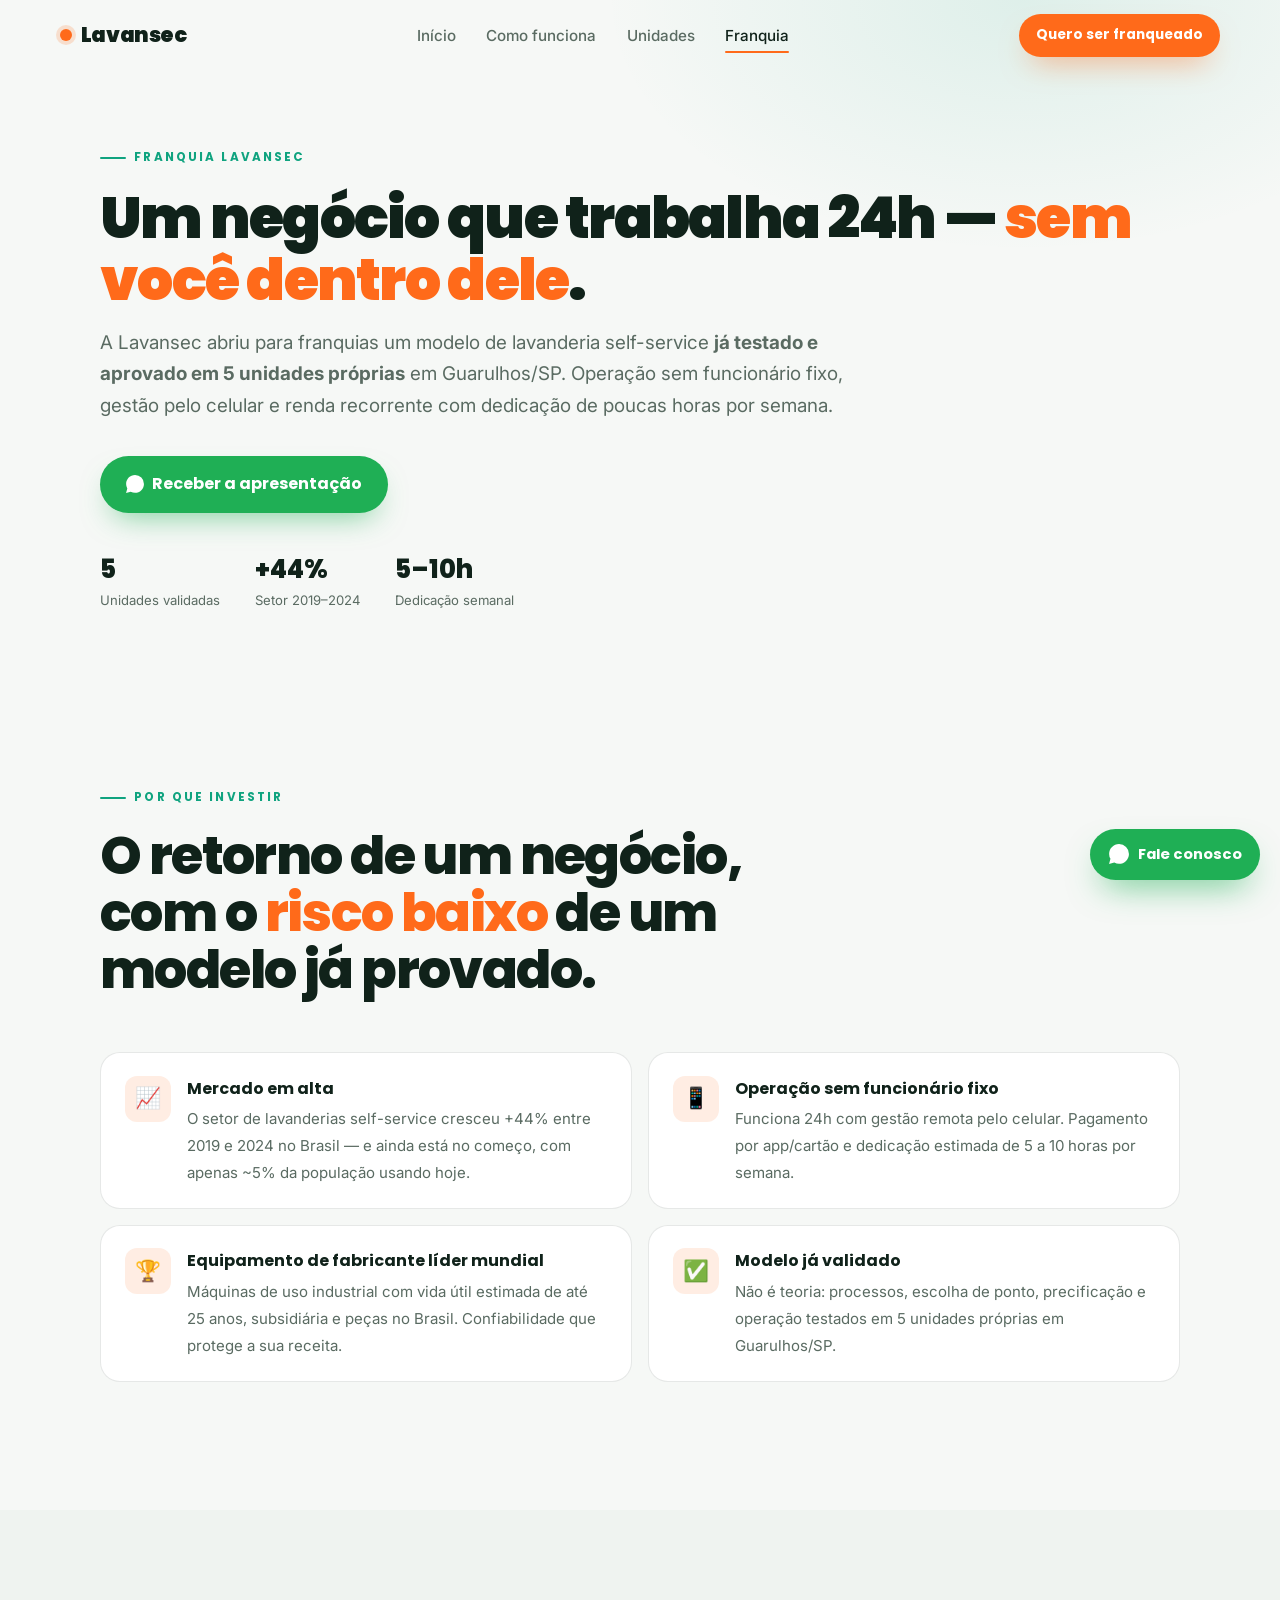
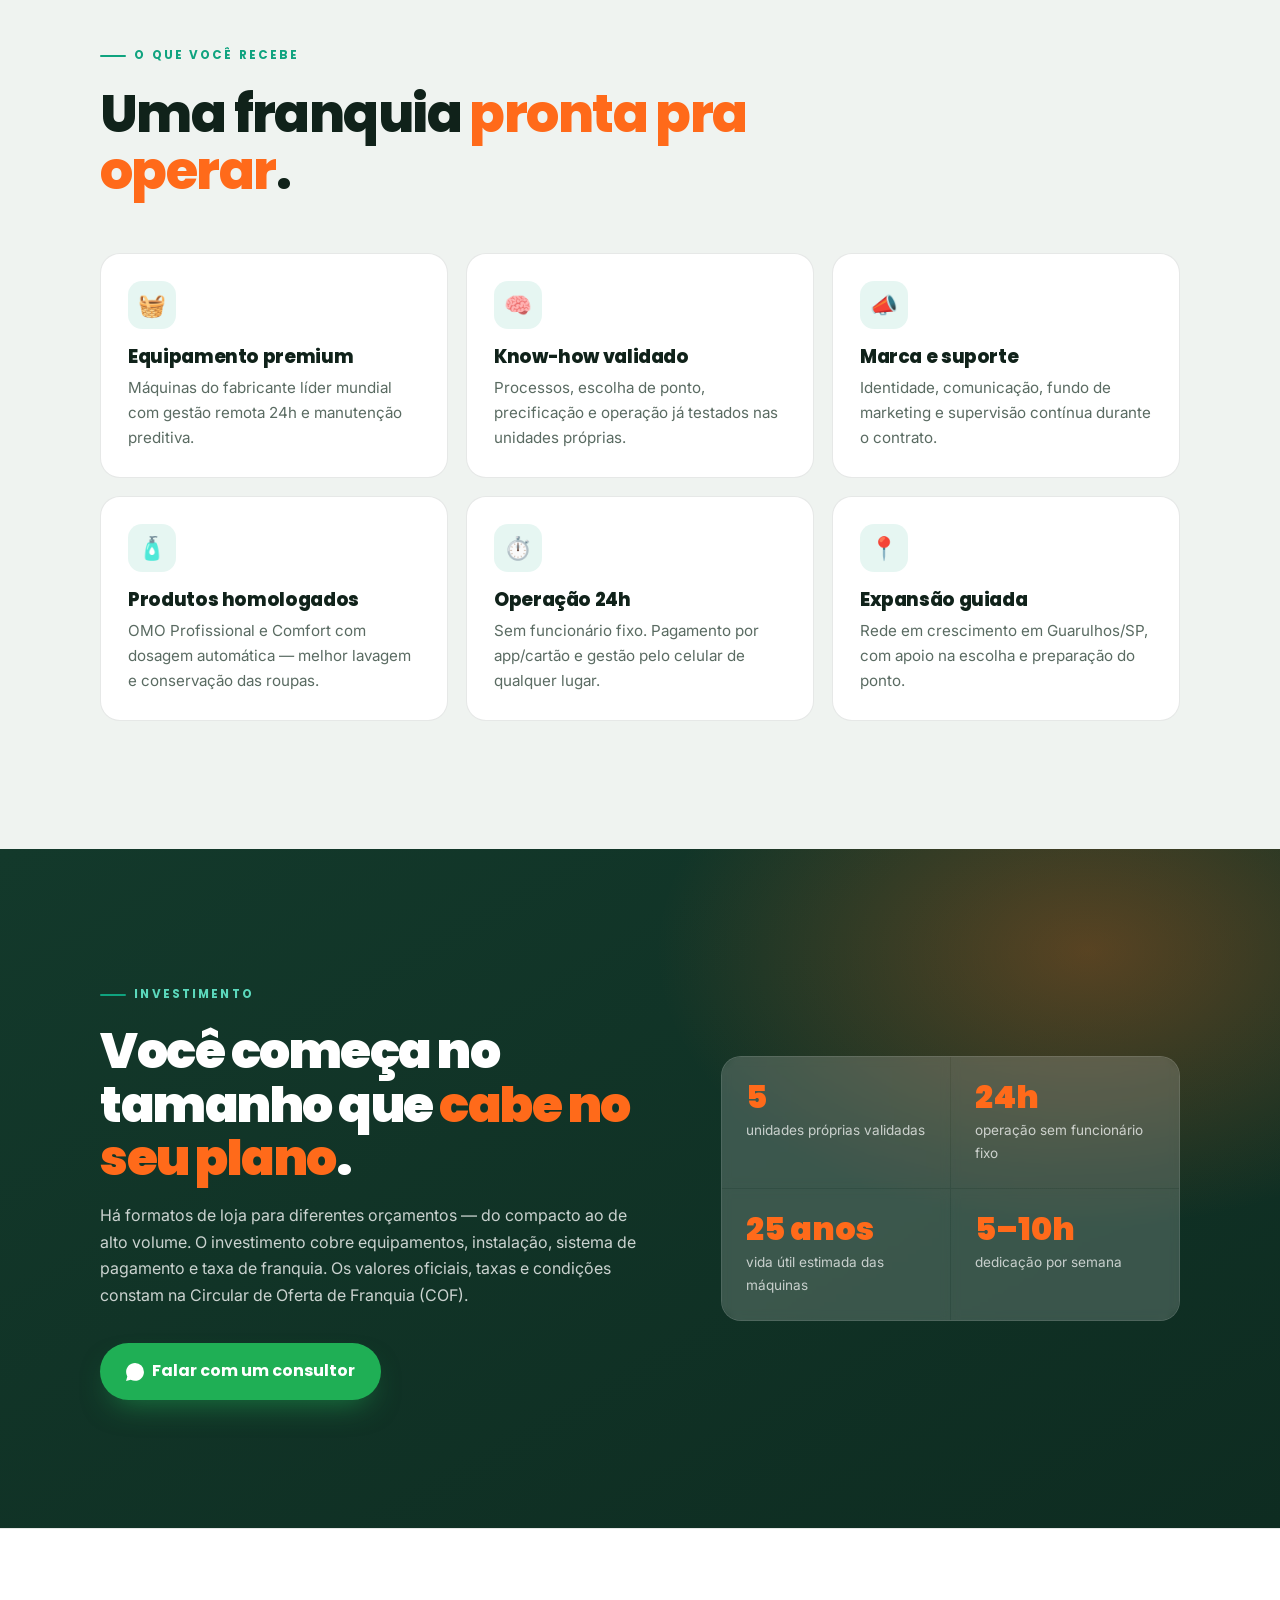
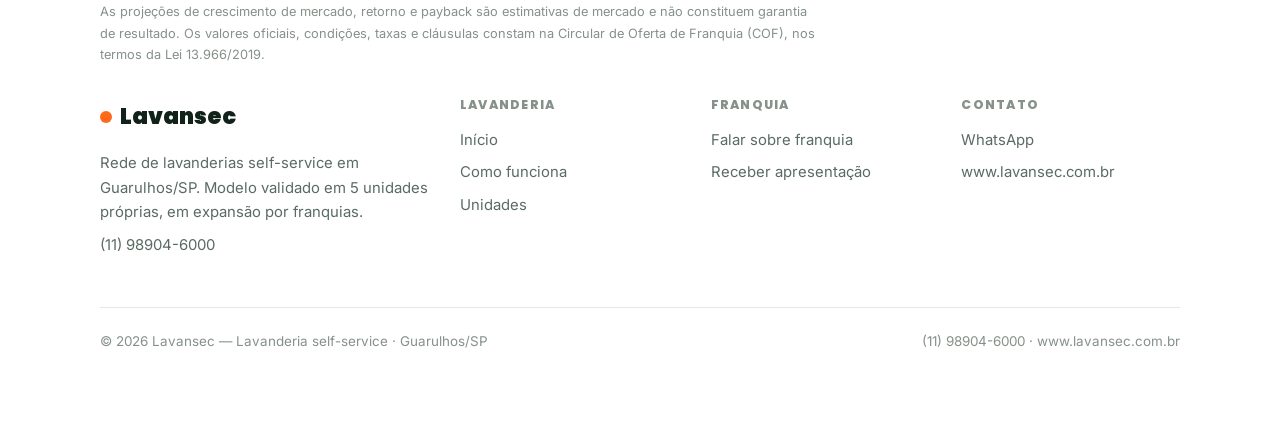
==== franquia.html @ 223fb649 "feat(site): reformula site para o cliente final, franquia vira pagina resumida - index.html: home do" ====
<!DOCTYPE html>
<html lang="pt-BR">
<head>
<meta charset="UTF-8">
<meta name="viewport" content="width=device-width, initial-scale=1.0">
<link rel="icon" type="image/svg+xml" href="favicon.svg">
<title>Franquia Lavansec | Seja franqueado de uma rede validada em 5 unidades</title>
<meta name="description" content="Franquia de lavanderia self-service Lavansec: modelo validado em 5 unidades próprias em Guarulhos/SP, operação sem funcionário fixo, gestão pelo celular e equipamento de fabricante líder mundial.">
<link rel="preconnect" href="https://fonts.googleapis.com">
<link rel="preconnect" href="https://fonts.gstatic.com" crossorigin>
<link rel="stylesheet" href="assets/css/site.css">
</head>
<body>

<!-- ================= NAV ================= -->
<nav class="nav" id="nav">
  <a class="brand" href="index.html"><span class="dot"></span>Lavansec</a>
  <div class="nav-links" id="navlinks">
    <a href="index.html">Início</a>
    <a href="index.html#como-funciona">Como funciona</a>
    <a href="unidades.html">Unidades</a>
    <a href="franquia.html" class="active">Franquia</a>
  </div>
  <a class="btn btn--sm nav-cta" href="https://wa.me/5511989046000?text=Quero%20saber%20sobre%20a%20franquia%20Lavansec" target="_blank" rel="noopener">Quero ser franqueado</a>
  <button class="burger" id="burger" aria-label="Menu">☰</button>
</nav>

<!-- ================= PAGE HEAD ================= -->
<header class="pagehead">
  <div class="wrap">
    <span class="eyebrow reveal">Franquia Lavansec</span>
    <h1 class="reveal d1">Um negócio que trabalha 24h — <span style="color:var(--orange)">sem você dentro dele</span>.</h1>
    <p class="reveal d2">A Lavansec abriu para franquias um modelo de lavanderia self-service <strong>já testado e aprovado em 5 unidades próprias</strong> em Guarulhos/SP. Operação sem funcionário fixo, gestão pelo celular e renda recorrente com dedicação de poucas horas por semana.</p>
    <div class="hero-cta reveal d3">
      <a class="btn btn--wa" href="https://wa.me/5511989046000?text=Quero%20receber%20a%20apresenta%C3%A7%C3%A3o%20da%20franquia%20Lavansec" target="_blank" rel="noopener">
        <svg viewBox="0 0 24 24" fill="currentColor"><path d="M.057 24l1.687-6.163a11.867 11.867 0 01-1.587-5.946C.16 5.335 5.495 0 12.05 0a11.817 11.817 0 018.413 3.488 11.824 11.824 0 013.48 8.414c-.003 6.557-5.338 11.892-11.893 11.892a11.9 11.9 0 01-5.688-1.448L.057 24z"/></svg>
        Receber a apresentação
      </a>
    </div>
    <div class="hero-meta reveal d4" style="margin-top:2.2rem">
      <div><b>5</b><span>Unidades validadas</span></div>
      <div><b>+44%</b><span>Setor 2019–2024</span></div>
      <div><b>5–10h</b><span>Dedicação semanal</span></div>
    </div>
  </div>
</header>

<!-- ================= POR QUE INVESTIR ================= -->
<section class="pad">
  <div class="wrap">
    <div class="shead reveal">
      <span class="eyebrow">Por que investir</span>
      <h2 class="title">O retorno de um negócio, com o <em>risco baixo</em> de um modelo já provado.</h2>
    </div>
    <div class="fhi">
      <div class="item reveal"><div class="ic">📈</div><div><b>Mercado em alta</b><span>O setor de lavanderias self-service cresceu +44% entre 2019 e 2024 no Brasil — e ainda está no começo, com apenas ~5% da população usando hoje.</span></div></div>
      <div class="item reveal d1"><div class="ic">📱</div><div><b>Operação sem funcionário fixo</b><span>Funciona 24h com gestão remota pelo celular. Pagamento por app/cartão e dedicação estimada de 5 a 10 horas por semana.</span></div></div>
      <div class="item reveal"><div class="ic">🏆</div><div><b>Equipamento de fabricante líder mundial</b><span>Máquinas de uso industrial com vida útil estimada de até 25 anos, subsidiária e peças no Brasil. Confiabilidade que protege a sua receita.</span></div></div>
      <div class="item reveal d1"><div class="ic">✅</div><div><b>Modelo já validado</b><span>Não é teoria: processos, escolha de ponto, precificação e operação testados em 5 unidades próprias em Guarulhos/SP.</span></div></div>
    </div>
  </div>
</section>

<!-- ================= O QUE VOCÊ RECEBE ================= -->
<section class="pad" style="background:var(--surface-2)">
  <div class="wrap">
    <div class="shead reveal">
      <span class="eyebrow">O que você recebe</span>
      <h2 class="title">Uma franquia <em>pronta pra operar</em>.</h2>
    </div>
    <div class="cards c3">
      <div class="card reveal"><div class="ic">🧺</div><h3>Equipamento premium</h3><p>Máquinas do fabricante líder mundial com gestão remota 24h e manutenção preditiva.</p></div>
      <div class="card reveal d1"><div class="ic">🧠</div><h3>Know-how validado</h3><p>Processos, escolha de ponto, precificação e operação já testados nas unidades próprias.</p></div>
      <div class="card reveal d2"><div class="ic">📣</div><h3>Marca e suporte</h3><p>Identidade, comunicação, fundo de marketing e supervisão contínua durante o contrato.</p></div>
      <div class="card reveal"><div class="ic">🧴</div><h3>Produtos homologados</h3><p>OMO Profissional e Comfort com dosagem automática — melhor lavagem e conservação das roupas.</p></div>
      <div class="card reveal d1"><div class="ic">⏱️</div><h3>Operação 24h</h3><p>Sem funcionário fixo. Pagamento por app/cartão e gestão pelo celular de qualquer lugar.</p></div>
      <div class="card reveal d2"><div class="ic">📍</div><h3>Expansão guiada</h3><p>Rede em crescimento em Guarulhos/SP, com apoio na escolha e preparação do ponto.</p></div>
    </div>
  </div>
</section>

<!-- ================= FAIXA CTA ================= -->
<section class="franchise pad">
  <div class="wrap">
    <div class="fr-grid">
      <div class="reveal">
        <span class="eyebrow">Investimento</span>
        <h2>Você começa no tamanho que <em>cabe no seu plano</em>.</h2>
        <p>Há formatos de loja para diferentes orçamentos — do compacto ao de alto volume. O investimento cobre equipamentos, instalação, sistema de pagamento e taxa de franquia. Os valores oficiais, taxas e condições constam na Circular de Oferta de Franquia (COF).</p>
        <div class="hero-cta">
          <a class="btn btn--wa" href="https://wa.me/5511989046000?text=Quero%20ser%20franqueado%20Lavansec%20e%20receber%20a%20apresenta%C3%A7%C3%A3o%20completa" target="_blank" rel="noopener">
            <svg viewBox="0 0 24 24" fill="currentColor"><path d="M.057 24l1.687-6.163a11.867 11.867 0 01-1.587-5.946C.16 5.335 5.495 0 12.05 0a11.817 11.817 0 018.413 3.488 11.824 11.824 0 013.48 8.414c-.003 6.557-5.338 11.892-11.893 11.892a11.9 11.9 0 01-5.688-1.448L.057 24z"/></svg>
            Falar com um consultor
          </a>
        </div>
      </div>
      <div class="frstats reveal d1">
        <div><b>5</b><span>unidades próprias validadas</span></div>
        <div><b>24h</b><span>operação sem funcionário fixo</span></div>
        <div><b>25 anos</b><span>vida útil estimada das máquinas</span></div>
        <div><b>5–10h</b><span>dedicação por semana</span></div>
      </div>
    </div>
  </div>
</section>

<!-- ================= DISCLAIMER + FOOTER ================= -->
<footer>
  <div class="wrap">
    <p style="font-size:.8rem;color:var(--fg-mute);max-width:90ch;margin-bottom:2rem;line-height:1.7">As projeções de crescimento de mercado, retorno e payback são estimativas de mercado e não constituem garantia de resultado. Os valores oficiais, condições, taxas e cláusulas constam na Circular de Oferta de Franquia (COF), nos termos da Lei 13.966/2019.</p>
    <div class="fcols">
      <div>
        <div class="fbrand"><span class="dot" style="display:inline-block;width:12px;height:12px;border-radius:50%;background:var(--orange)"></span>Lavansec</div>
        <p style="margin-top:1rem">Rede de lavanderias self-service em Guarulhos/SP. Modelo validado em 5 unidades próprias, em expansão por franquias.</p>
        <p><a href="https://wa.me/5511989046000" target="_blank" rel="noopener">(11) 98904-6000</a></p>
      </div>
      <div><h4>Lavanderia</h4><a href="index.html">Início</a><a href="index.html#como-funciona">Como funciona</a><a href="unidades.html">Unidades</a></div>
      <div><h4>Franquia</h4><a href="https://wa.me/5511989046000?text=Quero%20saber%20sobre%20a%20franquia%20Lavansec" target="_blank" rel="noopener">Falar sobre franquia</a><a href="https://wa.me/5511989046000?text=Quero%20receber%20a%20apresenta%C3%A7%C3%A3o%20da%20franquia%20Lavansec" target="_blank" rel="noopener">Receber apresentação</a></div>
      <div><h4>Contato</h4><a href="https://wa.me/5511989046000" target="_blank" rel="noopener">WhatsApp</a><a href="https://www.lavansec.com.br" target="_blank" rel="noopener">www.lavansec.com.br</a></div>
    </div>
    <div class="fbottom">
      <span>© <span data-year>2026</span> Lavansec — Lavanderia self-service · Guarulhos/SP</span>
      <span>(11) 98904-6000 · www.lavansec.com.br</span>
    </div>
  </div>
</footer>

<a class="wfloat" href="https://wa.me/5511989046000?text=Quero%20saber%20sobre%20a%20franquia%20Lavansec" target="_blank" rel="noopener" aria-label="WhatsApp">
  <svg viewBox="0 0 24 24" fill="currentColor"><path d="M.057 24l1.687-6.163a11.867 11.867 0 01-1.587-5.946C.16 5.335 5.495 0 12.05 0a11.817 11.817 0 018.413 3.488 11.824 11.824 0 013.48 8.414c-.003 6.557-5.338 11.892-11.893 11.892a11.9 11.9 0 01-5.688-1.448L.057 24z"/></svg>
  Fale conosco
</a>

<script src="assets/js/site.js"></script>
</body>
</html>
---- assets/css/site.css ----
/* ============================================================
   LAVANSEC — Site do cliente (tema claro)
   Lavanderia self-service · Guarulhos/SP
   Cores da marca: laranja, verde, menta · Poppins + Inter
   ============================================================ */

@import url('https://fonts.googleapis.com/css2?family=Poppins:wght@500;600;700;800;900&family=Inter:wght@400;500;600;700&display=swap');

:root{
  /* Marca */
  --orange:#FF6A1A;
  --orange-deep:#E2540B;
  --forest:#13392B;
  --forest-2:#0E2C21;
  --mint:#0FA37F;
  --mint-deep:#0B7D61;

  /* Tema claro */
  --bg:#F6F8F6;
  --surface:#FFFFFF;
  --surface-2:#EFF3F0;
  --ink:#10221A;
  --fg:#26352D;
  --fg-dim:#5A6B62;
  --fg-mute:#869189;
  --mint-soft:#5BD8BC;
  --line:rgba(16,34,26,.10);
  --line-strong:rgba(16,34,26,.18);

  --display:'Poppins',system-ui,sans-serif;
  --body:'Inter',system-ui,sans-serif;

  --maxw:1200px;
  --gut:clamp(20px,5vw,60px);
  --r:20px;
  --ease:cubic-bezier(.16,.84,.32,1);
  --shadow:0 18px 50px -24px rgba(16,34,26,.28);
  --shadow-sm:0 8px 24px -16px rgba(16,34,26,.30);
}

*{box-sizing:border-box;margin:0;padding:0}
html{scroll-behavior:smooth;-webkit-text-size-adjust:100%}
body{
  font-family:var(--body);
  background:var(--bg);
  color:var(--fg);
  line-height:1.65;
  overflow-x:hidden;
  -webkit-font-smoothing:antialiased;
  text-rendering:optimizeLegibility;
}
img{max-width:100%;display:block}
a{color:inherit;text-decoration:none}
::selection{background:var(--orange);color:#fff}

/* ---------- Layout ---------- */
.wrap{max-width:var(--maxw);margin-inline:auto;padding-inline:var(--gut)}
section{position:relative}
.pad{padding-block:clamp(64px,10vw,128px)}
.eyebrow{
  font-family:var(--display);font-size:.74rem;font-weight:700;letter-spacing:.18em;
  text-transform:uppercase;color:var(--mint);display:inline-flex;align-items:center;gap:.7em;
  margin-bottom:1.2rem;
}
.eyebrow::before{content:"";width:26px;height:2px;border-radius:2px;background:var(--mint)}

h1,h2,h3,h4{font-family:var(--display);line-height:1.08;letter-spacing:-.02em;font-weight:800;color:var(--ink)}
h2.title{font-size:clamp(1.9rem,4.6vw,3.3rem);font-weight:800;letter-spacing:-.03em}
h2.title em{font-style:normal;color:var(--orange)}
.lead{font-size:clamp(1.04rem,1.5vw,1.22rem);color:var(--fg-dim);max-width:60ch}

/* ---------- Botões ---------- */
.btn{
  --bg:var(--orange);--c:#fff;
  display:inline-flex;align-items:center;justify-content:center;gap:.55em;
  font-family:var(--display);font-weight:700;font-size:1rem;
  padding:.95rem 1.6rem;border-radius:100px;background:var(--bg);color:var(--c);
  border:0;cursor:pointer;position:relative;overflow:hidden;isolation:isolate;
  transition:transform .35s var(--ease),box-shadow .35s var(--ease);
  box-shadow:0 14px 30px -12px rgba(255,106,26,.6);
}
.btn::after{content:"";position:absolute;inset:0;z-index:-1;background:var(--orange-deep);
  transform:translateY(102%);transition:transform .4s var(--ease)}
.btn:hover{transform:translateY(-2px)}
.btn:hover::after{transform:translateY(0)}
.btn--ghost{--bg:var(--surface);--c:var(--ink);border:1px solid var(--line-strong);box-shadow:var(--shadow-sm)}
.btn--ghost::after{background:var(--surface-2)}
.btn--ghost:hover{--c:var(--ink)}
.btn--wa{--bg:#1faf55;--c:#fff;box-shadow:0 14px 30px -12px rgba(31,175,85,.6)}
.btn--wa::after{background:#178c44}
.btn--sm{padding:.65rem 1.05rem;font-size:.86rem}
.btn svg{width:18px;height:18px;flex:none}

/* ---------- Nav ---------- */
.nav{
  position:fixed;top:0;left:0;right:0;z-index:50;
  display:flex;align-items:center;justify-content:space-between;
  padding:.85rem var(--gut);transition:background .4s,box-shadow .4s,border-color .4s;
  border-bottom:1px solid transparent;
}
.nav.scrolled{background:rgba(246,248,246,.86);backdrop-filter:blur(14px);border-color:var(--line);box-shadow:0 6px 24px -20px rgba(16,34,26,.5)}
.brand{display:flex;align-items:center;gap:.55rem;font-family:var(--display);font-weight:900;font-size:1.3rem;letter-spacing:-.02em;color:var(--ink)}
.brand .dot{width:12px;height:12px;border-radius:50%;background:var(--orange);box-shadow:0 0 0 4px rgba(255,106,26,.18)}
.nav-links{display:flex;align-items:center;gap:1.9rem}
.nav-links a{font-size:.95rem;font-weight:500;color:var(--fg-dim);transition:color .25s;position:relative}
.nav-links a:hover,.nav-links a.active{color:var(--ink)}
.nav-links a::after{content:"";position:absolute;left:0;bottom:-5px;height:2px;width:0;border-radius:2px;background:var(--orange);transition:width .3s var(--ease)}
.nav-links a:hover::after,.nav-links a.active::after{width:100%}
.nav-cta{display:inline-flex}
.burger{display:none;background:0;border:0;color:var(--ink);font-size:1.6rem;cursor:pointer;line-height:1}

/* ---------- Hero ---------- */
.hero{position:relative;padding-top:130px;overflow:hidden}
.hero::before{
  content:"";position:absolute;inset:0;z-index:0;
  background:
    radial-gradient(820px 540px at 82% 0%,rgba(255,106,26,.12),transparent 60%),
    radial-gradient(720px 560px at 0% 100%,rgba(15,163,127,.12),transparent 55%);
}
.hero .wrap{position:relative;z-index:2}
.hero-grid{display:grid;grid-template-columns:1.05fr .95fr;gap:clamp(28px,5vw,64px);align-items:center;padding-bottom:clamp(40px,7vw,90px)}
.hero h1{font-size:clamp(2.5rem,6vw,4.4rem);font-weight:900;letter-spacing:-.035em;color:var(--ink)}
.hero h1 .o{color:var(--orange)}
.hero p.lead{margin-top:1.5rem}
.hero-cta{display:flex;gap:.9rem;flex-wrap:wrap;margin-top:2.2rem}
.hero-meta{display:flex;gap:2.2rem;margin-top:2.6rem;flex-wrap:wrap}
.hero-meta div{display:flex;flex-direction:column}
.hero-meta b{font-family:var(--display);font-size:1.6rem;font-weight:800;color:var(--ink)}
.hero-meta span{font-size:.82rem;color:var(--fg-dim)}

/* Cartão visual do hero */
.hero-card{
  position:relative;border-radius:var(--r);background:var(--surface);
  border:1px solid var(--line);box-shadow:var(--shadow);padding:1.7rem;overflow:hidden;
}
.hero-card .badge{display:inline-flex;align-items:center;gap:.5em;font-family:var(--display);font-weight:700;font-size:.8rem;color:var(--mint);background:rgba(15,163,127,.10);padding:.4rem .8rem;border-radius:100px}
.hero-card h3{font-size:1.35rem;margin:1.1rem 0 .3rem}
.hero-card .clist{list-style:none;display:grid;gap:.85rem;margin-top:1.3rem}
.hero-card .clist li{display:flex;gap:.7rem;align-items:flex-start;color:var(--fg);font-size:.98rem}
.hero-card .clist .tick{flex:none;width:24px;height:24px;border-radius:50%;background:rgba(15,163,127,.12);color:var(--mint);display:grid;place-content:center;font-weight:800;font-size:.8rem;margin-top:.1rem}
.hero-card .foot{margin-top:1.4rem;padding-top:1.2rem;border-top:1px solid var(--line);display:flex;align-items:baseline;gap:.5rem}
.hero-card .foot b{font-family:var(--display);font-weight:800;color:var(--ink);font-size:1.05rem}
.hero-card .foot span{color:var(--fg-dim);font-size:.9rem}

/* ---------- Faixa de selos ---------- */
.trustbar{border-block:1px solid var(--line);background:var(--surface)}
.trustbar .wrap{display:flex;flex-wrap:wrap;gap:clamp(1rem,4vw,3rem);justify-content:center;padding-block:1.1rem}
.trustbar span{display:inline-flex;align-items:center;gap:.5rem;font-family:var(--display);font-weight:600;font-size:.9rem;color:var(--fg-dim)}
.trustbar span b{color:var(--orange)}

/* ---------- Section heading ---------- */
.shead{max-width:720px;margin-bottom:clamp(2.2rem,5vw,3.4rem)}
.shead.center{margin-inline:auto;text-align:center}
.shead.center .eyebrow{justify-content:center}
.shead p{margin-top:1rem}

/* ---------- Passos (como funciona) ---------- */
.steps{display:grid;grid-template-columns:repeat(4,1fr);gap:1.1rem;counter-reset:step}
.step{background:var(--surface);border:1px solid var(--line);border-radius:var(--r);padding:1.6rem;position:relative;transition:transform .4s var(--ease),box-shadow .4s}
.step:hover{transform:translateY(-5px);box-shadow:var(--shadow)}
.step .num{counter-increment:step;font-family:var(--display);font-weight:900;font-size:1.05rem;width:40px;height:40px;border-radius:12px;display:grid;place-content:center;background:rgba(255,106,26,.12);color:var(--orange);margin-bottom:1.1rem}
.step .num::before{content:counter(step)}
.step h3{font-size:1.12rem;margin-bottom:.45rem}
.step p{color:var(--fg-dim);font-size:.94rem}

/* ---------- Cards de feature ---------- */
.cards{display:grid;gap:1.1rem}
.cards.c3{grid-template-columns:repeat(3,1fr)}
.card{
  background:var(--surface);border:1px solid var(--line);border-radius:var(--r);
  padding:1.7rem;transition:transform .4s var(--ease),box-shadow .4s,border-color .4s;
}
.card:hover{transform:translateY(-5px);box-shadow:var(--shadow);border-color:transparent}
.card .ic{width:48px;height:48px;border-radius:14px;display:grid;place-content:center;background:rgba(15,163,127,.10);color:var(--mint);margin-bottom:1.1rem;font-size:1.4rem}
.card h3{font-size:1.16rem;margin-bottom:.5rem}
.card p{color:var(--fg-dim);font-size:.95rem}

/* ---------- Faixa destaque (split) ---------- */
.split{display:grid;grid-template-columns:1fr 1fr;gap:clamp(28px,5vw,64px);align-items:center}
.split .panel{background:var(--surface);border:1px solid var(--line);border-radius:var(--r);box-shadow:var(--shadow-sm);padding:clamp(1.6rem,3vw,2.4rem)}
.split .panel .row{display:flex;gap:.9rem;align-items:flex-start;padding:.9rem 0;border-bottom:1px solid var(--line)}
.split .panel .row:last-child{border-bottom:0}
.split .panel .row .k{flex:none;width:46px;height:46px;border-radius:12px;display:grid;place-content:center;background:var(--surface-2);font-size:1.25rem}
.split .panel .row b{display:block;color:var(--ink);font-family:var(--display);font-weight:700}
.split .panel .row span{color:var(--fg-dim);font-size:.92rem}

/* ---------- Unidades ---------- */
.units-grid{display:grid;grid-template-columns:repeat(3,1fr);gap:1.1rem}
.unit{display:flex;flex-direction:column;background:var(--surface);border:1px solid var(--line);border-radius:var(--r);overflow:hidden;transition:transform .4s var(--ease),box-shadow .4s}
.unit:hover{transform:translateY(-5px);box-shadow:var(--shadow)}
.unit .top{padding:1.4rem 1.5rem 1.1rem;border-bottom:1px solid var(--line)}
.unit .pin{display:inline-flex;align-items:center;gap:.4rem;font-family:var(--display);font-size:.72rem;font-weight:700;letter-spacing:.06em;text-transform:uppercase;color:var(--mint);margin-bottom:.6rem}
.unit h3{font-size:1.28rem;letter-spacing:-.02em}
.unit .addr{margin-top:.5rem;color:var(--fg-dim);font-size:.95rem}
.unit .body{padding:1.1rem 1.5rem 1.5rem;display:flex;flex-direction:column;gap:1rem;flex:1}
.unit .meta{display:flex;flex-wrap:wrap;gap:.5rem}
.unit .chip{font-size:.78rem;color:var(--fg-dim);background:var(--surface-2);border-radius:100px;padding:.32rem .7rem}
/* Nota Google (placeholder até o Thiago enviar) */
.unit .gscore{display:flex;align-items:center;gap:.55rem;font-size:.9rem;color:var(--fg-dim)}
.unit .gscore .stars{color:#FFB400;letter-spacing:.05em;font-size:1rem}
.unit .gscore b{color:var(--ink);font-family:var(--display);font-weight:800;font-size:1.05rem}
.unit .actions{margin-top:auto;display:flex;gap:.6rem;flex-wrap:wrap}
.unit .actions .btn{flex:1 1 auto}

/* ---------- Faixa franquia ---------- */
.franchise{position:relative;overflow:hidden;border-radius:0}
.franchise::before{content:"";position:absolute;inset:0;background:
  radial-gradient(720px 460px at 85% 15%,rgba(255,106,26,.30),transparent 60%),
  linear-gradient(150deg,var(--forest),var(--forest-2))}
.franchise .wrap{position:relative;z-index:2}
.franchise .fr-grid{display:grid;grid-template-columns:1.1fr .9fr;gap:clamp(28px,5vw,60px);align-items:center}
.franchise .eyebrow{color:var(--mint-soft,#5BD8BC)}
.franchise h2{color:#fff;font-size:clamp(1.9rem,4.6vw,3.1rem);font-weight:900;letter-spacing:-.03em}
.franchise h2 em{font-style:normal;color:var(--orange)}
.franchise p{color:rgba(255,255,255,.78);margin-top:1.1rem;max-width:54ch}
.franchise .frstats{display:grid;grid-template-columns:1fr 1fr;gap:1px;background:rgba(255,255,255,.14);border:1px solid rgba(255,255,255,.14);border-radius:var(--r);overflow:hidden}
.franchise .frstats div{background:rgba(255,255,255,.05);padding:1.5rem;backdrop-filter:blur(4px)}
.franchise .frstats b{font-family:var(--display);font-weight:900;font-size:2rem;color:var(--orange);display:block;line-height:1}
.franchise .frstats span{color:rgba(255,255,255,.72);font-size:.85rem;margin-top:.4rem;display:block}

/* ---------- CTA final ---------- */
.cta-final .box{
  background:var(--surface);border:1px solid var(--line);border-radius:var(--r);box-shadow:var(--shadow);
  padding:clamp(2.4rem,5vw,4rem);text-align:center;position:relative;overflow:hidden;
}
.cta-final .box::before{content:"";position:absolute;inset:0;background:radial-gradient(600px 360px at 50% -10%,rgba(255,106,26,.10),transparent 60%)}
.cta-final .box>*{position:relative}
.cta-final h2{font-size:clamp(1.9rem,5vw,3.2rem);font-weight:900;letter-spacing:-.03em}
.cta-final p{margin:1.1rem auto 2rem;max-width:50ch;color:var(--fg-dim)}
.cta-final .hero-cta{justify-content:center;margin-top:0}

/* ---------- Páginas internas: cabeçalho simples ---------- */
.pagehead{padding-top:140px;padding-bottom:clamp(20px,4vw,40px);position:relative;overflow:hidden}
.pagehead::before{content:"";position:absolute;inset:0;background:radial-gradient(700px 420px at 80% 0%,rgba(15,163,127,.10),transparent 60%)}
.pagehead .wrap{position:relative}
.pagehead h1{font-size:clamp(2.1rem,5vw,3.6rem);font-weight:900;letter-spacing:-.03em}
.pagehead p{margin-top:1rem;max-width:62ch;color:var(--fg-dim);font-size:clamp(1.02rem,1.5vw,1.18rem)}

/* ---------- Franquia: destaques em lista ---------- */
.fhi{display:grid;gap:1rem;grid-template-columns:repeat(2,1fr)}
.fhi .item{display:flex;gap:1rem;align-items:flex-start;background:var(--surface);border:1px solid var(--line);border-radius:var(--r);padding:1.4rem 1.5rem}
.fhi .item .ic{flex:none;width:46px;height:46px;border-radius:12px;display:grid;place-content:center;background:rgba(255,106,26,.12);color:var(--orange);font-size:1.3rem}
.fhi .item b{display:block;color:var(--ink);font-family:var(--display);font-weight:700;margin-bottom:.2rem}
.fhi .item span{color:var(--fg-dim);font-size:.94rem}

/* ---------- Unidades (página dedicada) ---------- */
.ulist{display:grid;gap:1.4rem}
.urow{display:grid;grid-template-columns:1fr 1fr;gap:0;background:var(--surface);border:1px solid var(--line);border-radius:var(--r);overflow:hidden;box-shadow:var(--shadow-sm)}
.urow .info{padding:clamp(1.5rem,3vw,2.2rem)}
.urow .pin{display:inline-flex;align-items:center;gap:.4rem;font-family:var(--display);font-size:.74rem;font-weight:700;letter-spacing:.06em;text-transform:uppercase;color:var(--mint);margin-bottom:.6rem}
.urow h2{font-size:clamp(1.5rem,3vw,2rem);letter-spacing:-.02em}
.urow .addr{margin-top:.6rem;color:var(--fg-dim);font-size:1rem}
.urow .meta{display:flex;flex-wrap:wrap;gap:.5rem;margin-top:1.1rem}
.urow .chip{font-size:.8rem;color:var(--fg-dim);background:var(--surface-2);border-radius:100px;padding:.34rem .8rem}
.urow .gscore{display:flex;align-items:center;gap:.55rem;font-size:.92rem;color:var(--fg-dim);margin-top:1.1rem}
.urow .gscore .stars{color:#FFB400;letter-spacing:.05em;font-size:1.05rem}
.urow .gscore b{color:var(--ink);font-family:var(--display);font-weight:800;font-size:1.1rem}
.urow .actions{display:flex;gap:.6rem;flex-wrap:wrap;margin-top:1.4rem}
.urow .map{min-height:280px;border:0;width:100%;height:100%;filter:saturate(1.05)}
.urow .mapwrap{position:relative;background:var(--surface-2);min-height:280px}
.urow:nth-child(even){grid-template-columns:1fr 1fr}
.urow:nth-child(even) .mapwrap{order:-1}

/* ---------- Footer ---------- */
footer{background:var(--surface);border-top:1px solid var(--line);padding-block:clamp(44px,6vw,72px)}
.fcols{display:grid;grid-template-columns:1.5fr 1fr 1fr 1fr;gap:2rem}
footer h4{font-family:var(--display);font-size:.78rem;letter-spacing:.1em;text-transform:uppercase;color:var(--fg-mute);margin-bottom:1rem}
footer a,footer p{color:var(--fg-dim);font-size:.93rem;display:block;margin-bottom:.5rem;transition:color .25s}
footer a:hover{color:var(--orange)}
.fbrand{font-family:var(--display);font-weight:900;font-size:1.4rem;display:flex;align-items:center;gap:.5rem;color:var(--ink)}
.fbottom{margin-top:2.6rem;padding-top:1.4rem;border-top:1px solid var(--line);display:flex;justify-content:space-between;gap:1rem;flex-wrap:wrap;font-size:.84rem;color:var(--fg-mute)}

/* ---------- WhatsApp flutuante ---------- */
.wfloat{position:fixed;right:20px;bottom:20px;z-index:60;display:flex;align-items:center;gap:.55rem;
  background:#1faf55;color:#fff;padding:.85rem 1.15rem;border-radius:100px;font-family:var(--display);font-weight:700;font-size:.92rem;
  box-shadow:0 16px 34px -12px rgba(31,175,85,.7);transition:transform .35s var(--ease)}
.wfloat:hover{transform:translateY(-3px) scale(1.02)}
.wfloat svg{width:20px;height:20px}

/* ---------- Scroll reveal ---------- */
.reveal{opacity:0;transform:translateY(24px);transition:opacity .8s var(--ease),transform .8s var(--ease)}
.reveal.in{opacity:1;transform:none}
.reveal.d1{transition-delay:.07s}.reveal.d2{transition-delay:.14s}.reveal.d3{transition-delay:.21s}.reveal.d4{transition-delay:.28s}

/* ---------- Responsivo ---------- */
@media(max-width:1000px){
  .hero-grid,.split,.franchise .fr-grid{grid-template-columns:1fr}
  .urow,.urow:nth-child(even){grid-template-columns:1fr}
  .urow:nth-child(even) .mapwrap{order:0}
  .urow .mapwrap,.urow .map{min-height:240px}
  .steps{grid-template-columns:repeat(2,1fr)}
  .units-grid{grid-template-columns:repeat(2,1fr)}
  .fcols{grid-template-columns:1fr 1fr}
  .fhi{grid-template-columns:1fr}
}
@media(max-width:680px){
  .nav-links{position:fixed;inset:60px 0 auto 0;flex-direction:column;background:rgba(246,248,246,.98);
    backdrop-filter:blur(16px);padding:1.3rem var(--gut);gap:1.1rem;border-bottom:1px solid var(--line);
    transform:translateY(-135%);transition:transform .4s var(--ease);box-shadow:var(--shadow)}
  .nav-links.open{transform:none}
  .nav-links a::after{display:none}
  .burger{display:block}
  .nav-cta{display:none}
  .steps,.cards.c3,.units-grid,.fcols,.franchise .frstats{grid-template-columns:1fr}
  .hero h1{font-size:clamp(2.2rem,9vw,3rem)}
}
@media(prefers-reduced-motion:reduce){*{animation:none!important;transition:none!important}.reveal{opacity:1;transform:none}}
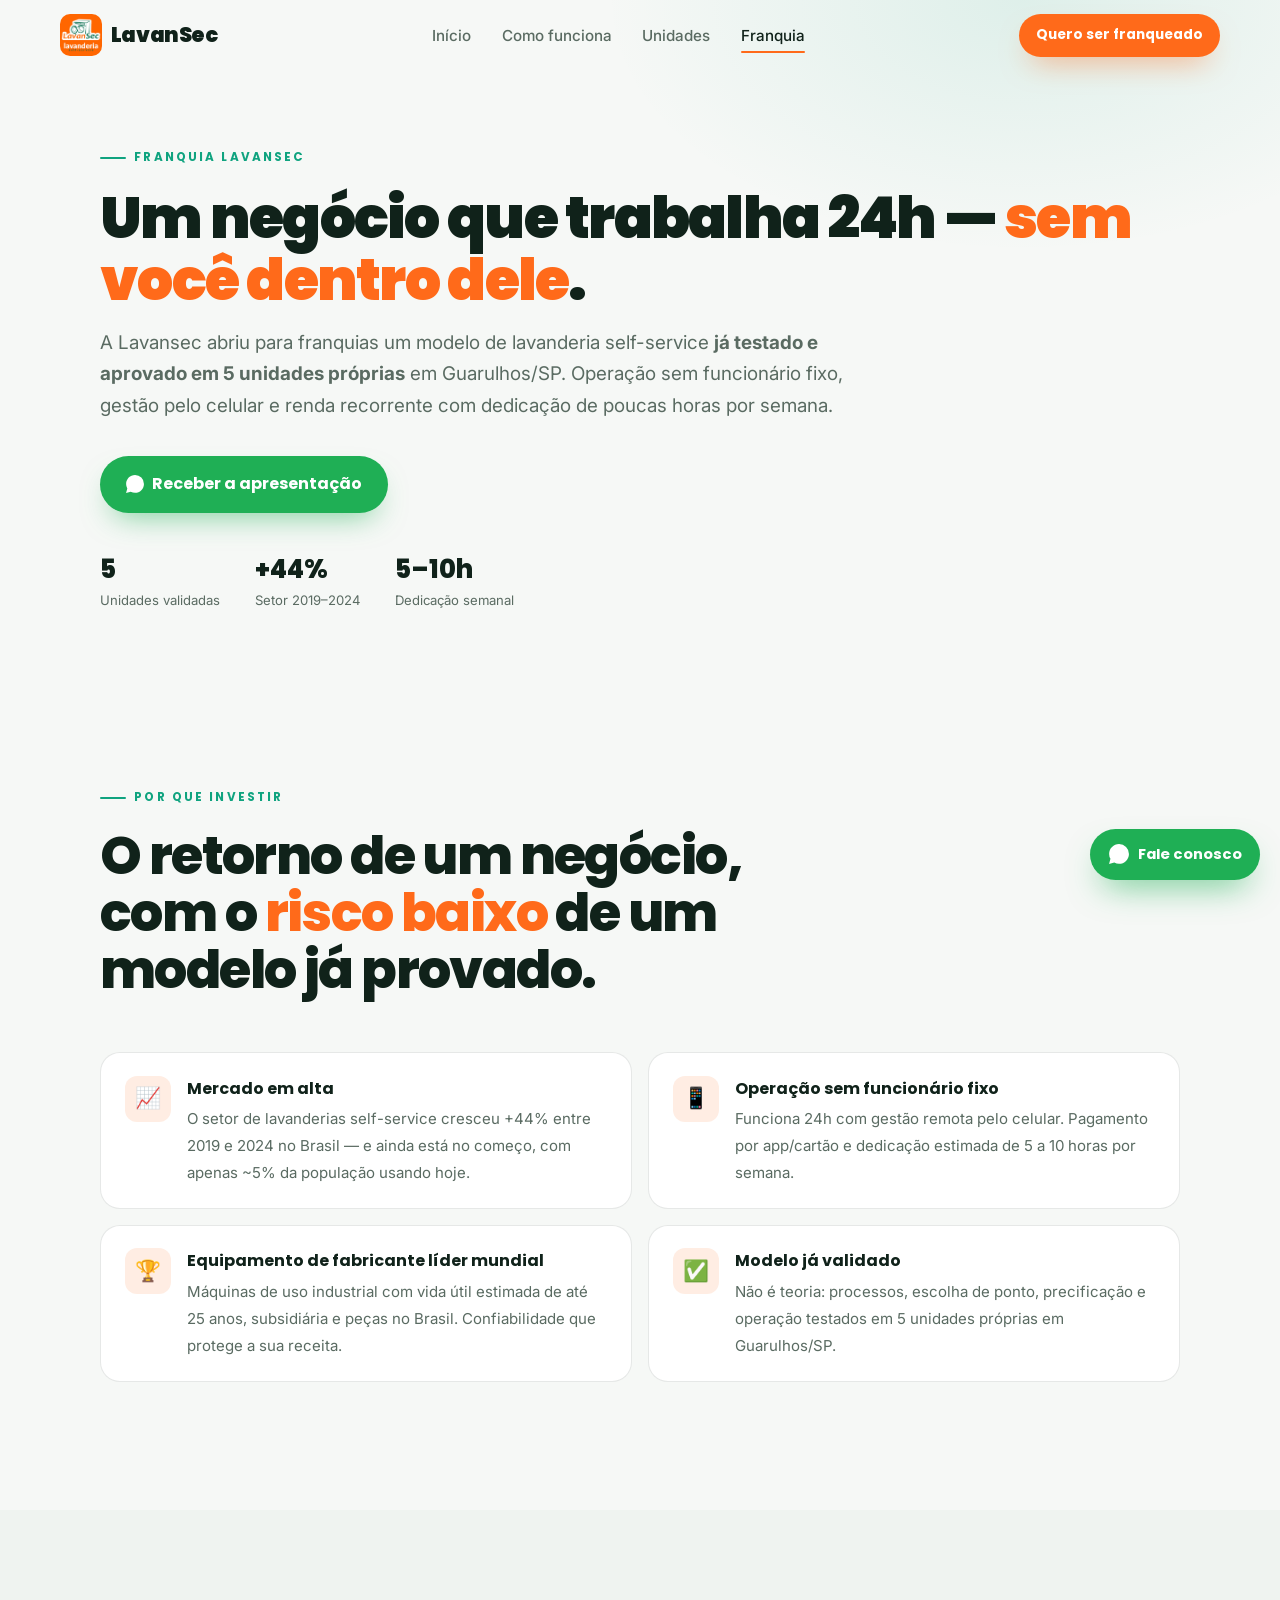
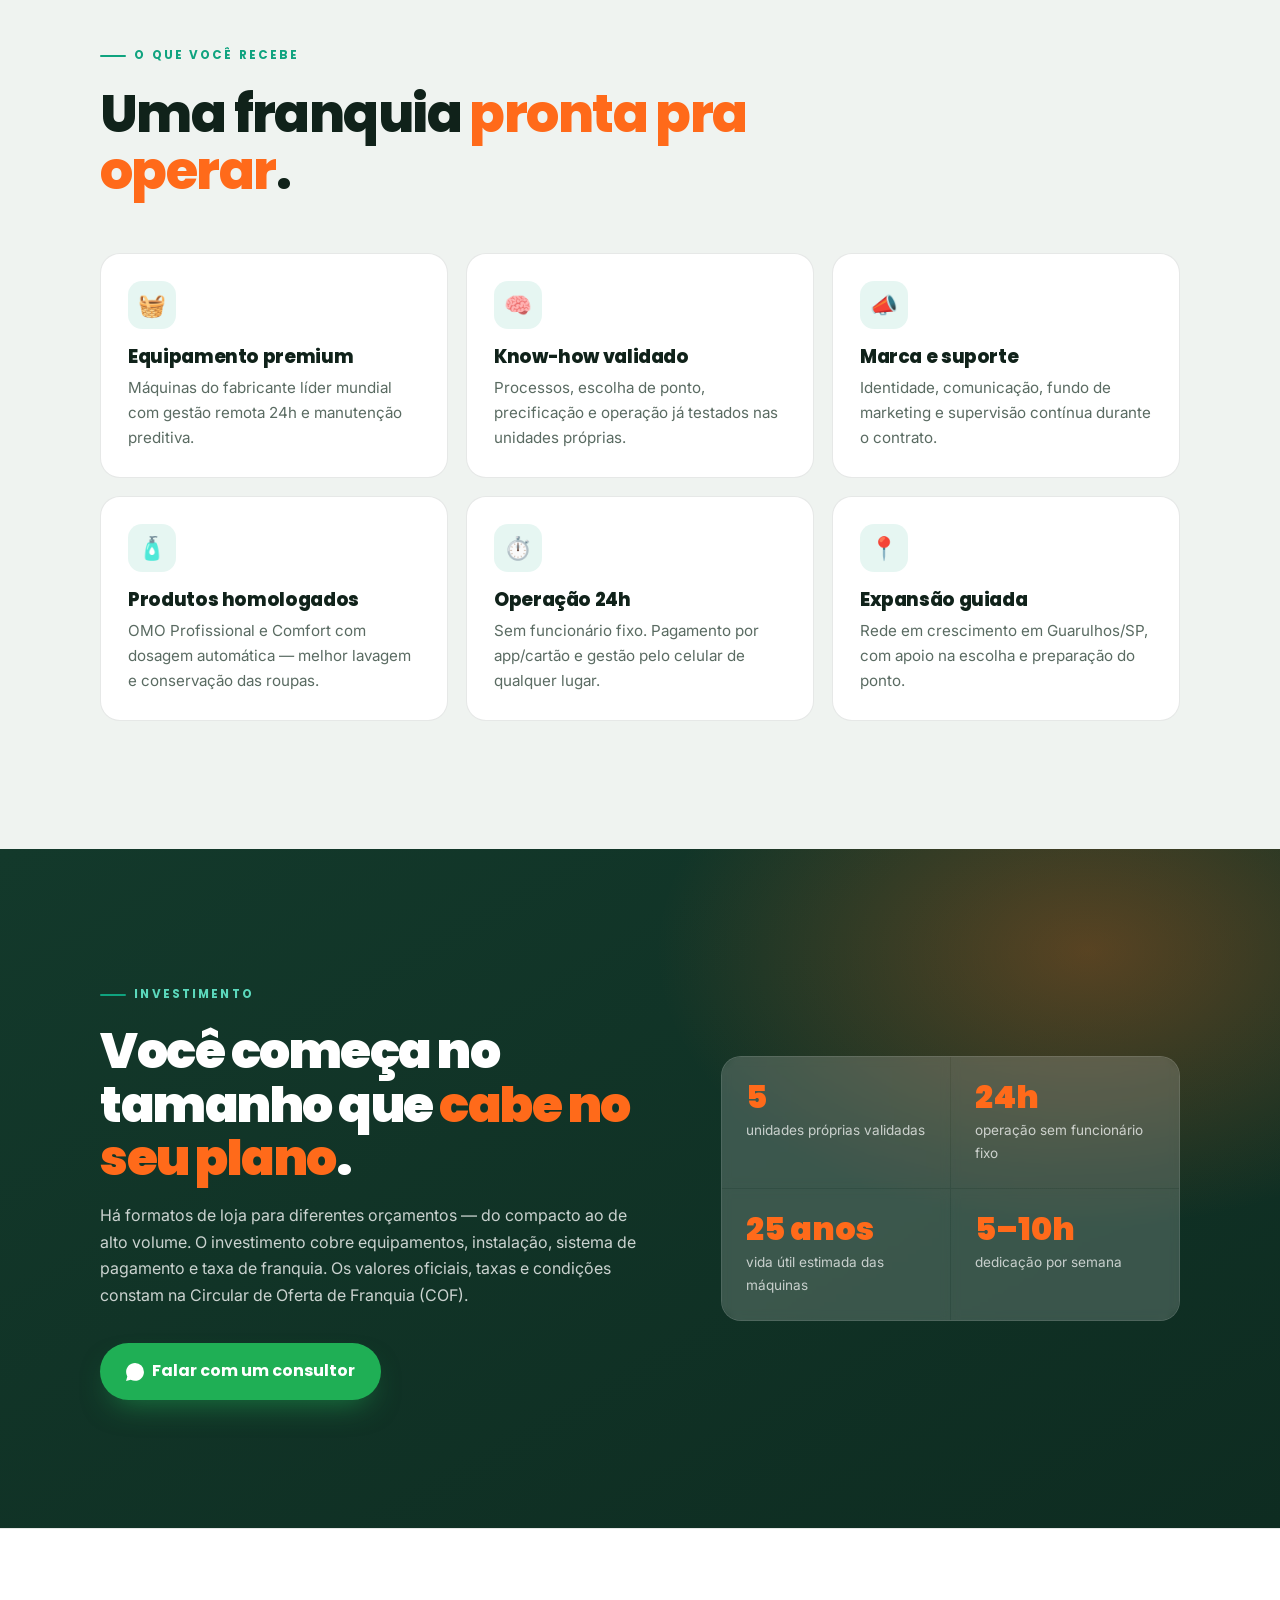
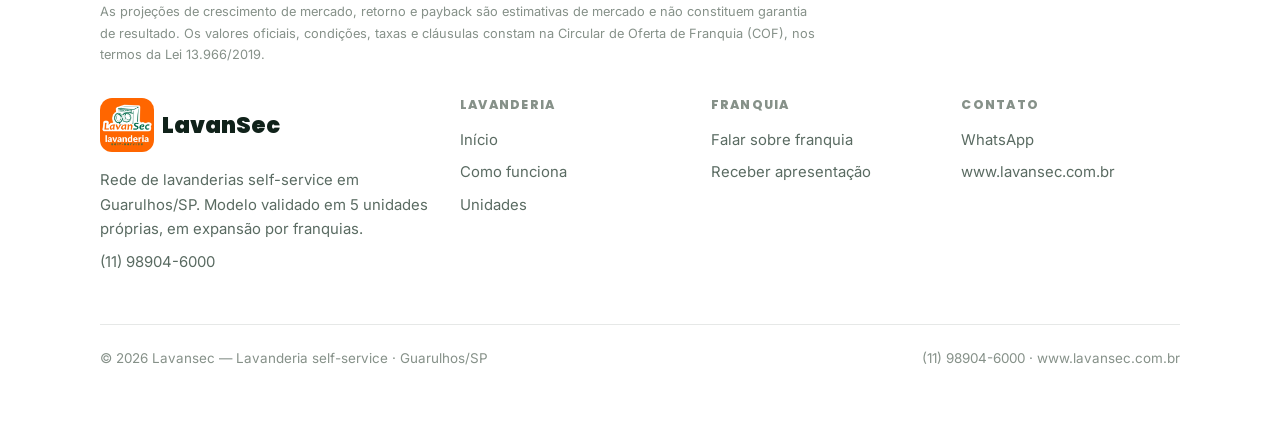
==== commit 5f6cdac2: "feat(site): logo real, icone wifi, separa novidades (maquina 2x x nova unidade) - Logo oficial Lavan" ====
--- a/franquia.html
+++ b/franquia.html
@@ -14,7 +14,7 @@
 
 <!-- ================= NAV ================= -->
 <nav class="nav" id="nav">
-  <a class="brand" href="index.html"><span class="dot"></span>Lavansec</a>
+  <a class="brand" href="index.html"><img class="brand-logo" src="assets/img/lavansec-logo.jpg" alt="LavanSec — lavanderia self-service">LavanSec</a>
   <div class="nav-links" id="navlinks">
     <a href="index.html">Início</a>
     <a href="index.html#como-funciona">Como funciona</a>
@@ -110,7 +110,7 @@
     <p style="font-size:.8rem;color:var(--fg-mute);max-width:90ch;margin-bottom:2rem;line-height:1.7">As projeções de crescimento de mercado, retorno e payback são estimativas de mercado e não constituem garantia de resultado. Os valores oficiais, condições, taxas e cláusulas constam na Circular de Oferta de Franquia (COF), nos termos da Lei 13.966/2019.</p>
     <div class="fcols">
       <div>
-        <div class="fbrand"><span class="dot" style="display:inline-block;width:12px;height:12px;border-radius:50%;background:var(--orange)"></span>Lavansec</div>
+        <div class="fbrand"><img src="assets/img/lavansec-logo.jpg" alt="LavanSec — lavanderia self-service">LavanSec</div>
         <p style="margin-top:1rem">Rede de lavanderias self-service em Guarulhos/SP. Modelo validado em 5 unidades próprias, em expansão por franquias.</p>
         <p><a href="https://wa.me/5511989046000" target="_blank" rel="noopener">(11) 98904-6000</a></p>
       </div>
--- a/assets/css/site.css
+++ b/assets/css/site.css
@@ -162,6 +162,41 @@
 .step .num::before{content:counter(step)}
 .step h3{font-size:1.12rem;margin-bottom:.45rem}
 .step p{color:var(--fg-dim);font-size:.94rem}
+
+/* Como funciona — layout com tambor */
+.cf-grid{display:grid;grid-template-columns:.82fr 1.18fr;gap:clamp(28px,5vw,60px);align-items:center}
+.cf-grid .steps{grid-template-columns:repeat(2,1fr)}
+
+/* Tambor de lavadora animado (ilustração CSS) */
+.drum{position:relative;display:grid;place-items:center;padding:clamp(1rem,3vw,2rem)}
+.drum-ring{width:min(360px,80%);aspect-ratio:1;border-radius:50%;padding:16px;
+  background:conic-gradient(from 135deg,var(--orange),var(--mint-deep),var(--mint),var(--orange));
+  box-shadow:var(--shadow);display:grid;place-items:center}
+.drum-glass{width:100%;height:100%;border-radius:50%;position:relative;overflow:hidden;
+  background:radial-gradient(circle at 38% 30%,#fff,var(--surface-2) 68%,#dfe8e2);
+  box-shadow:inset 0 8px 24px rgba(16,34,26,.14);display:grid;place-items:center}
+.drum-water{position:absolute;left:-10%;right:-10%;bottom:0;height:34%;
+  background:linear-gradient(rgba(15,163,127,.16),rgba(15,163,127,.30));
+  border-radius:46% 46% 0 0/22% 22% 0 0;animation:drumwave 5s ease-in-out infinite}
+@keyframes drumwave{0%,100%{transform:translateY(4%) rotate(-2deg)}50%{transform:translateY(0) rotate(2deg)}}
+.drum-spin{position:absolute;inset:10%;border-radius:50%;animation:drumspin 7s linear infinite}
+.drum-spin::before{content:"";position:absolute;inset:0;border-radius:50%;border:2px dashed rgba(15,163,127,.35)}
+@keyframes drumspin{to{transform:rotate(360deg)}}
+.drum .bub{position:absolute;border-radius:48% 52% 50% 50%;box-shadow:0 2px 6px rgba(16,34,26,.15)}
+.drum .b1{width:20%;height:20%;top:8%;left:40%;background:var(--orange)}
+.drum .b2{width:16%;height:16%;top:38%;left:8%;background:var(--mint)}
+.drum .b3{width:18%;height:18%;bottom:12%;left:34%;background:var(--orange-deep)}
+.drum .b4{width:14%;height:14%;top:30%;right:10%;background:var(--mint-deep)}
+.drum .b5{width:13%;height:13%;bottom:24%;right:20%;background:var(--orange)}
+.drum-label{position:relative;z-index:3;text-align:center;font-family:var(--display);font-weight:900;
+  color:var(--forest);font-size:clamp(1.5rem,4vw,2rem);line-height:1}
+.drum-label span{display:block;margin-top:.3rem;font-size:.62rem;font-weight:700;letter-spacing:.14em;
+  text-transform:uppercase;color:var(--mint-deep)}
+.drum-badge{position:absolute;background:var(--surface);border:1px solid var(--line);box-shadow:var(--shadow-sm);
+  border-radius:100px;padding:.5rem .85rem;font-family:var(--display);font-weight:700;font-size:.8rem;color:var(--ink);white-space:nowrap}
+.drum-badge b{color:var(--orange)}
+.drum .db1{top:6%;right:0}
+.drum .db2{bottom:8%;left:0}
 
 /* ---------- Cards de feature ---------- */
 .cards{display:grid;gap:1.1rem}
@@ -282,14 +317,95 @@
 .reveal.in{opacity:1;transform:none}
 .reveal.d1{transition-delay:.07s}.reveal.d2{transition-delay:.14s}.reveal.d3{transition-delay:.21s}.reveal.d4{transition-delay:.28s}
 
+/* ---------- Sustentabilidade ---------- */
+.eco .panel{padding:0;overflow:hidden}
+.eco .ecohero{padding:1.6rem clamp(1.4rem,3vw,2rem);background:linear-gradient(150deg,var(--forest),var(--forest-2));position:relative;overflow:hidden}
+.eco .ecohero::before{content:"";position:absolute;inset:0;background:radial-gradient(420px 240px at 88% 0%,rgba(15,163,127,.35),transparent 60%)}
+.eco .ecohero b{position:relative;font-family:var(--display);font-weight:900;font-size:clamp(2.4rem,5vw,3.2rem);line-height:1;color:var(--mint-soft,#5BD8BC);display:block}
+.eco .ecohero span{position:relative;display:block;margin-top:.5rem;color:rgba(255,255,255,.82);font-size:.95rem;max-width:34ch}
+.eco .panel .row{padding:1rem clamp(1.4rem,3vw,2rem)}
+.eco .panel .row .k{background:rgba(15,163,127,.12);color:var(--mint)}
+.ecofoot{margin-top:1.4rem;font-size:.8rem;color:var(--fg-mute);max-width:80ch}
+
+/* ---------- Comodidades nas lojas ---------- */
+.amen-grid{display:grid;grid-template-columns:repeat(4,1fr);gap:1.1rem}
+.amen-item{background:var(--surface);border:1px solid var(--line);border-radius:var(--r);padding:1.6rem 1.4rem;text-align:center;transition:transform .4s var(--ease),box-shadow .4s,border-color .4s}
+.amen-item:hover{transform:translateY(-5px);box-shadow:var(--shadow);border-color:transparent}
+.amen-item .ic{width:54px;height:54px;border-radius:16px;display:grid;place-content:center;margin:0 auto 1rem;background:rgba(255,106,26,.10);color:var(--orange);font-size:1.5rem}
+.amen-item b{display:block;font-family:var(--display);font-weight:700;color:var(--ink);font-size:1.06rem;margin-bottom:.3rem}
+.amen-item span{color:var(--fg-dim);font-size:.9rem}
+
+/* ---------- Depoimentos ---------- */
+.rev-grid{display:grid;grid-template-columns:repeat(3,1fr);gap:1.1rem}
+.rev{display:flex;flex-direction:column;gap:.9rem;background:var(--surface);border:1px solid var(--line);border-radius:var(--r);padding:1.6rem;box-shadow:var(--shadow-sm);transition:transform .4s var(--ease),box-shadow .4s}
+.rev:hover{transform:translateY(-5px);box-shadow:var(--shadow)}
+.rev .stars{color:#FFB400;letter-spacing:.08em;font-size:1.05rem}
+.rev blockquote{font-size:1rem;color:var(--fg);line-height:1.6;flex:1}
+.rev figcaption{display:flex;flex-direction:column;border-top:1px solid var(--line);padding-top:.9rem}
+.rev figcaption b{font-family:var(--display);font-weight:700;color:var(--ink);font-size:.96rem}
+.rev figcaption span{color:var(--fg-mute);font-size:.82rem;display:inline-flex;align-items:center;gap:.35rem;margin-top:.15rem}
+.rev-cta{display:flex;align-items:center;justify-content:center;gap:1.2rem;flex-wrap:wrap;margin-top:2.2rem;text-align:center}
+.rev-cta .gbig{font-family:var(--display);font-weight:900;font-size:2rem;color:var(--ink);display:inline-flex;align-items:center;gap:.5rem}
+.rev-cta .gbig em{font-style:normal;color:#FFB400;font-size:1.4rem}
+
+/* ---------- FAQ ---------- */
+.faqlist{max-width:820px;margin-inline:auto;display:grid;gap:.7rem}
+.faqlist details{background:var(--surface);border:1px solid var(--line);border-radius:16px;overflow:hidden;transition:border-color .3s,box-shadow .3s}
+.faqlist details[open]{border-color:var(--line-strong);box-shadow:var(--shadow-sm)}
+.faqlist summary{list-style:none;cursor:pointer;display:flex;align-items:center;justify-content:space-between;gap:1rem;padding:1.15rem 1.4rem;font-family:var(--display);font-weight:700;font-size:1.02rem;color:var(--ink)}
+.faqlist summary::-webkit-details-marker{display:none}
+.faqlist summary::after{content:"+";flex:none;width:28px;height:28px;border-radius:50%;background:rgba(255,106,26,.12);color:var(--orange);display:grid;place-content:center;font-size:1.3rem;font-weight:700;line-height:1;transition:transform .3s var(--ease)}
+.faqlist details[open] summary::after{content:"–";transform:rotate(180deg)}
+.faqlist .ans{padding:0 1.4rem 1.25rem;color:var(--fg-dim);font-size:.97rem;line-height:1.65}
+.faqlist .ans p+p{margin-top:.7rem}
+
+/* ---------- Em breve / Novidade (máquina 2x) ---------- */
+.soon-card{display:grid;grid-template-columns:1.1fr .9fr;gap:clamp(28px,5vw,56px);align-items:center;
+  background:var(--surface);border:1px solid var(--line);border-radius:calc(var(--r) + 6px);
+  padding:clamp(1.8rem,4vw,3.4rem);position:relative;overflow:hidden;box-shadow:var(--shadow)}
+.soon-card::before{content:"";position:absolute;inset:0;z-index:0;background:
+  radial-gradient(640px 380px at 94% 6%,rgba(255,106,26,.16),transparent 60%),
+  radial-gradient(540px 380px at 0% 100%,rgba(15,163,127,.12),transparent 55%)}
+.soon-card>*{position:relative;z-index:1}
+.soon-badge{display:inline-flex;align-items:center;gap:.55rem;font-family:var(--display);font-weight:700;
+  font-size:.76rem;letter-spacing:.14em;text-transform:uppercase;color:var(--orange-deep);
+  background:rgba(255,106,26,.12);padding:.42rem .9rem;border-radius:100px;margin-bottom:1.3rem}
+.soon-badge .pulse{position:relative;width:9px;height:9px;border-radius:50%;background:var(--orange)}
+.soon-badge .pulse::after{content:"";position:absolute;inset:0;border-radius:50%;background:var(--orange);animation:soonpulse 1.8s ease-out infinite}
+@keyframes soonpulse{0%{transform:scale(1);opacity:.7}100%{transform:scale(3.4);opacity:0}}
+.soon-card h2{font-family:var(--display);font-size:clamp(1.7rem,4vw,2.7rem);font-weight:900;letter-spacing:-.03em;color:var(--ink);line-height:1.08}
+.soon-card h2 em{font-style:normal;color:var(--orange)}
+.soon-card p{color:var(--fg-dim);margin-top:1rem;max-width:52ch}
+.soon-where{display:flex;align-items:center;gap:.85rem;margin-top:1.5rem;padding:1rem 1.2rem;background:var(--surface-2);border:1px solid var(--line);border-radius:14px}
+.soon-where .ic{font-size:1.5rem;flex:none}
+.soon-where b{display:block;font-family:var(--display);font-weight:700;color:var(--ink)}
+.soon-where span{color:var(--fg-dim);font-size:.92rem}
+.soon-card .hero-cta{margin-top:1.6rem}
+.soon-visual{display:grid;align-content:center}
+.drum--soon .drum-label{color:var(--orange)}
+
+/* ---------- Logo da marca ---------- */
+.brand-logo{height:42px;width:auto;border-radius:10px;display:block}
+.fbrand img{height:54px;width:auto;border-radius:12px;display:block}
+
+/* ---------- Unidade em breve ---------- */
+.unit--soon{border:1px dashed var(--orange);background:linear-gradient(180deg,rgba(255,106,26,.05),var(--surface))}
+.unit--soon .pin,.urow.unit--soon .pin{color:var(--orange-deep)}
+.soon-tag{display:inline-flex;align-items:center;gap:.5rem;font-family:var(--display);font-weight:700;font-size:.82rem;color:var(--orange-deep);background:rgba(255,106,26,.12);border-radius:100px;padding:.4rem .85rem;align-self:flex-start}
+.soon-tag .pulse{position:relative;width:8px;height:8px;border-radius:50%;background:var(--orange)}
+.soon-tag .pulse::after{content:"";position:absolute;inset:0;border-radius:50%;background:var(--orange);animation:soonpulse 1.8s ease-out infinite}
+
 /* ---------- Responsivo ---------- */
 @media(max-width:1000px){
-  .hero-grid,.split,.franchise .fr-grid{grid-template-columns:1fr}
+  .hero-grid,.split,.franchise .fr-grid,.cf-grid,.soon-card{grid-template-columns:1fr}
+  .soon-visual{order:-1}
   .urow,.urow:nth-child(even){grid-template-columns:1fr}
   .urow:nth-child(even) .mapwrap{order:0}
   .urow .mapwrap,.urow .map{min-height:240px}
   .steps{grid-template-columns:repeat(2,1fr)}
   .units-grid{grid-template-columns:repeat(2,1fr)}
+  .amen-grid{grid-template-columns:repeat(2,1fr)}
+  .rev-grid{grid-template-columns:repeat(2,1fr)}
   .fcols{grid-template-columns:1fr 1fr}
   .fhi{grid-template-columns:1fr}
 }
@@ -301,7 +417,8 @@
   .nav-links a::after{display:none}
   .burger{display:block}
   .nav-cta{display:none}
-  .steps,.cards.c3,.units-grid,.fcols,.franchise .frstats{grid-template-columns:1fr}
+  .steps,.cards.c3,.units-grid,.amen-grid,.rev-grid,.fcols,.franchise .frstats{grid-template-columns:1fr}
+  .cf-grid .steps{grid-template-columns:1fr}
   .hero h1{font-size:clamp(2.2rem,9vw,3rem)}
 }
 @media(prefers-reduced-motion:reduce){*{animation:none!important;transition:none!important}.reveal{opacity:1;transform:none}}
